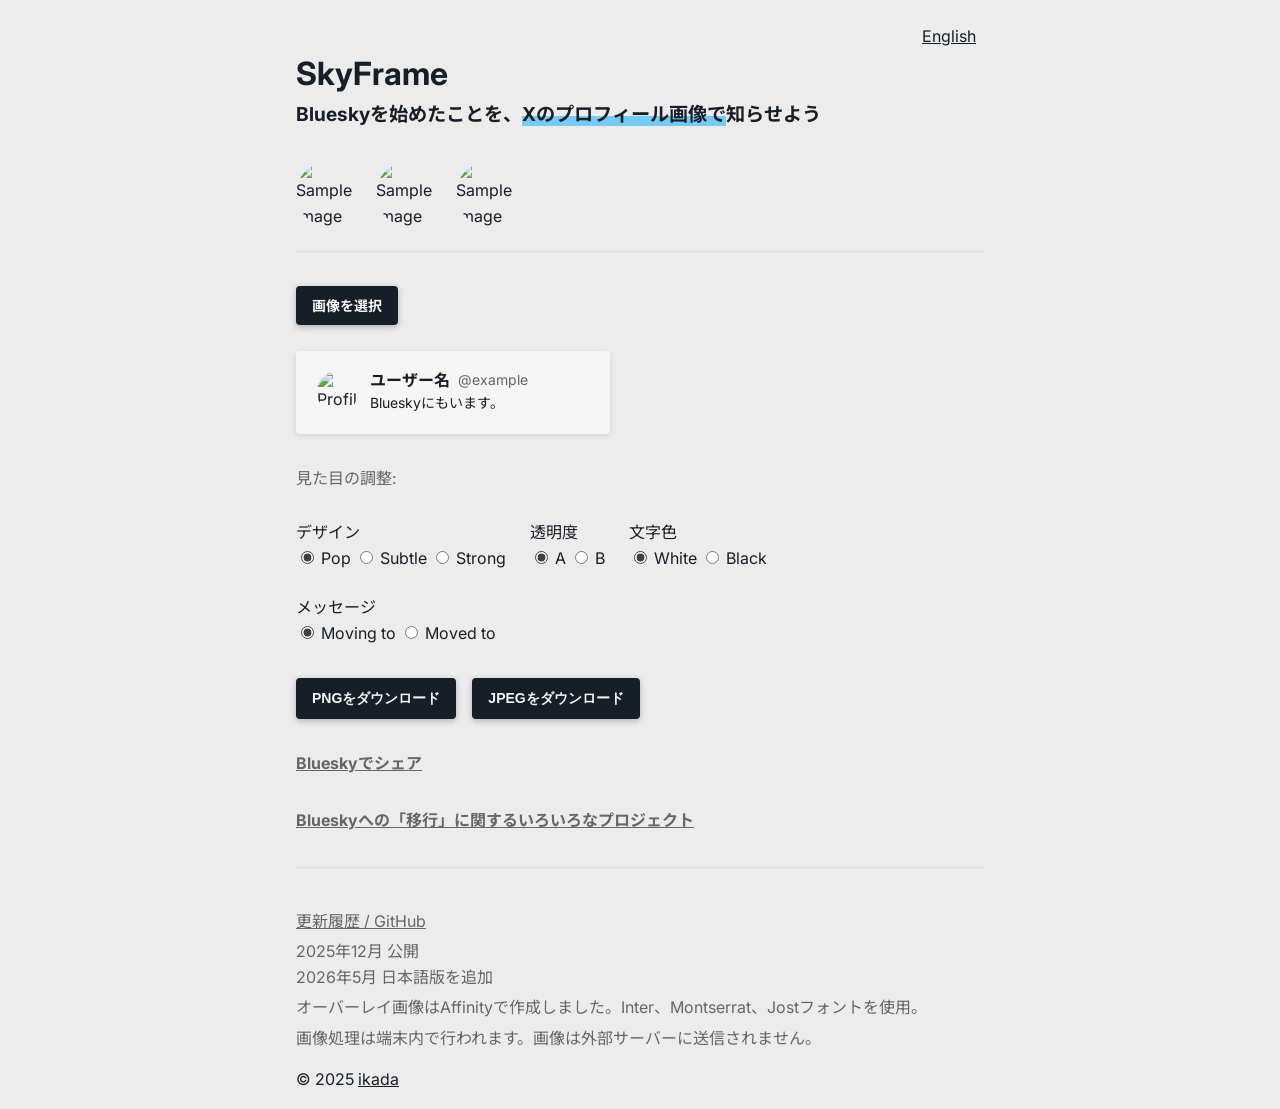
==== src/ja/index.html @ 184d3937 "add a japanese page" ====
<!DOCTYPE html>
<html lang="ja">

<head>
  <meta charset="UTF-8" />
  <meta name="viewport" content="width=device-width, initial-scale=1.0" />
  <title>SkyFrame</title>
  <link rel="stylesheet" href="../style.css">
  <link rel="icon" href="../favicon.svg" type="image/svg+xml">
  <link rel="icon" href="../favicon.ico" sizes="32x32">
  <link rel="apple-touch-icon" href="../apple-touch-icon.png">
  <link rel="preconnect" href="https://fonts.googleapis.com">
  <link rel="preconnect" href="https://fonts.gstatic.com" crossorigin>
  <link rel="stylesheet" href="https://fonts.googleapis.com/css2?family=Inter:wght@400;700&display=swap">
  <link rel="stylesheet" href="https://fonts.googleapis.com/css2?family=Noto+Sans+JP:wght@400;700&display=swap">
  <link rel="alternate" hreflang="en" href="https://skyframe.ikada.net/">
  <link rel="alternate" hreflang="ja" href="https://skyframe.ikada.net/ja/">
  <link rel="alternate" hreflang="x-default" href="https://skyframe.ikada.net/">
  <meta property="og:title" content="SkyFrame" />
  <meta property="og:description" content="Blueskyを始めたことを伝える、X（旧Twitter）用のアイコン画像を作成できます。" />
  <meta property="og:image" content="https://media.ikada.net/skyframe/featured.webp" />
  <meta property="og:url" content="https://skyframe.ikada.net/ja" />
  <meta property="og:type" content="website" />
  <meta property="og:locale" content="ja_JP" />
  <meta name="twitter:card" content="summary_large_image" />
  <meta name="twitter:image" content="https://media.ikada.net/skyframe/featured.webp" />
  <meta name="twitter:title" content="SkyFrame" />
  <meta name="description" content="Blueskyを始めたことを伝える、X（旧Twitter）用のアイコン画像を作成できます。" />
  <meta name="fediverse:creator" content="@ikada@mastodon.social">
  <script src="../lang.js"></script>
</head>

<body>
  <div class="container">
    <header>
      <div class="lang-switch">
        <a href="/" onclick="localStorage.setItem('lang-selected', 'en')">English</a>
      </div>
      <div class="title">
        <h1>SkyFrame</h1>
        <h2>Blueskyを始めたことを、<span class="marker">Xのプロフィール画像で</span>知らせよう</h2>
      </div>
      <div>
        <ul class="samples-list">
          <li><img src="https://media.ikada.net/skyframe/sample-pop-after.webp" alt=" Sample image"></li>
          <li><img src="https://media.ikada.net/skyframe/sample-subtle-after.webp" alt=" Sample image"></li>
          <li><img src="https://media.ikada.net/skyframe/sample-strong-after.webp" alt=" Sample image"></li>
        </ul>
      </div>
    </header>
    <main>
      <hr>
      <div class="upload-container">
        <label for="baseImageInput" tabindex="0">画像を選択</label>
        <input type="file" id="baseImageInput" accept="image/*" hidden>
      </div>
      <section class="previews-group" aria-labelledby="preview-title">
        <div id="timeline-preview">
          <img id="timeline-icon" src="https://media.ikada.net/skyframe/placeholder.svg" alt="Profile image preview">
          <div class="timeline-text">
            <div class="timeline-header">
              <span class="timeline-name">ユーザー名</span>
              <span class="timeline-handle">@example</span>
            </div>
            <div class="timeline-post">Blueskyにもいます。</div>
          </div>
        </div>
      </section>
      <p class="note">見た目の調整:</p>
      <section class="options-group">
        <div class="option">
          <p>デザイン</p>
          <label><input type="radio" name="theme" value="pop" checked> Pop</label>
          <label><input type="radio" name="theme" value="subtle"> Subtle</label>
          <label><input type="radio" name="theme" value="strong"> Strong</label>
        </div>
        <div class="option">
          <p>透明度</p>
          <label><input type="radio" name="transparency" value="a" checked> A</label>
          <label><input type="radio" name="transparency" value="b"> B</label>
        </div>
        <div class="option">
          <p>文字色</p>
          <label><input type="radio" name="fontcolor" value="white" checked> White</label>
          <label><input type="radio" name="fontcolor" value="black"> Black</label>
        </div>
        <div class="option">
          <p>メッセージ</p>
          <label><input type="radio" name="text" value="movingto" checked> Moving to</label>
          <label><input type="radio" name="text" value="movedto"> Moved to</label>
        </div>
      </section>
      <div id="preview-container">
        <img id="preview" alt="Profile image preview">
        <canvas id="canvas"></canvas>
      </div>
      <div class="download-button">
        <button id="downloadPngBtn">PNGをダウンロード</button>
        <button id="downloadJpegBtn">JPEGをダウンロード</button>
      </div>
      <section>
        <div class="link">
          <a href="https://bsky.app/intent/compose?text=Bluesky%E3%82%92%E5%A7%8B%E3%82%81%E3%81%9F%E3%81%93%E3%81%A8%E3%82%92%E3%80%81X%E3%81%AE%E3%83%97%E3%83%AD%E3%83%95%E3%82%A3%E3%83%BC%E3%83%AB%E7%94%BB%E5%83%8F%E3%81%A7%E7%9F%A5%E3%82%89%E3%81%9B%E3%82%88%E3%81%86%0D%0Ahttps%3A%2F%2Fskyframe.ikada.net/ja"
            target="_blank">Blueskyでシェア</a>
        </div>
        <div class="link">
          <a href="https://ikada.net/2025/bluesky-migration/" target="_blank">Blueskyへの「移行」に関するいろいろなプロジェクト</a>
        </div>
      </section>
    </main>
    <footer>
      <hr>
      <div class="footer-meta">
        <a href="https://github.com/ikada47/skyframe" target="_blank">更新履歴 / GitHub</a>
        <ul>
          <li>2025年12月 公開</li>
          <li>2026年5月 日本語版を追加</li>
        </ul>
        <p>オーバーレイ画像はAffinityで作成しました。Inter、Montserrat、Jostフォントを使用。</p>
        <p>画像処理は端末内で行われます。画像は外部サーバーに送信されません。</p>
      </div>
      <div>
        <p class="credit">© 2025 <a href="https://bsky.app/profile/did:plc:27vo27jqgcp7oznavyzyiw3h" target="_blank">ikada</a></p>
      </div>
    </footer>
  </div>
  <script src="../main.js"></script>
</body>

</html>
---- src/style.css ----
:root {
  --background: rgb(236, 236, 236);
  --entry: rgb(245, 245, 245);
  --border: rgb(227, 227, 227);
  --text: rgb(22, 30, 39);
  --text-muted: rgb(102, 102, 102);
  --img-filter: invert(7%) sepia(34%) saturate(693%) hue-rotate(171deg) brightness(101%) contrast(91%);
  --transition: opacity 0.2s ease;
  --section-margin: 1.8rem 0 2rem;
}

@media (prefers-color-scheme: dark) {
  :root {
    --background: rgb(16, 23, 32);
    --entry: rgb(28, 40, 56);
    --border: rgb(30, 44, 61);
    --text: rgb(218, 218, 219);
    --text-muted: rgb(155, 156, 157);
    --img-filter: invert(92%) sepia(0%) saturate(13%) hue-rotate(63deg) brightness(97%) contrast(92%);
  }
}

body {
  background: var(--background);
  color: var(--text);
  font-family: 'Inter', 'Noto Sans JP', sans-serif;
  font-size: 16px;
  line-height: 1.6;
  display: flex;
  justify-content: center;
  align-items: flex-start;
  margin: 0;
}

.container {
  position: relative;
  padding: 1rem 1rem 0 1rem;
  max-width: 43rem;
}

.samples,
.previews-group,
.upload-container,
.previews-group,
.options-group,
#preview-container,
.download-button,
.link {
  margin: var(--section-margin);
}

.lang-switch {
  position: absolute;
  top: 1.5rem;
  right: 1.5rem;
}

h1 {
  font-size: 2rem;
  font-weight: 700;
  margin: 2rem 0 0;
}

h2 {
  font-size: 1.2rem;
  font-weight: 700;
  margin: 0 0 2rem;
}

.marker {
  background: linear-gradient(
    transparent 60%,
    rgba(0, 170, 255, 0.5) 60%
  );
}

.samples-list {
  display: flex;
  gap: 1rem;
  padding: 0;
  list-style: none;
}

.samples-list img {
  width: 4rem;
  height: 4rem;
  border-radius: 50%;
  object-fit: cover;
  display: block;
}

hr {
  border: none;
  height: 3px;
  background: var(--border);
  margin: 1.5rem 0 2.5rem;
}

.upload-container>label,
button {
  background-color: var(--text);
  color: var(--entry);
  border: none;
  padding: .7rem 1rem;
  box-shadow: 0 2px 6px rgba(0, 0, 0, .25);
  border-radius: 4px;
  cursor: pointer;
  font-size: 14px;
  font-weight: 700;
  transition: var(--transition);
}

.upload-container>label:focus,
button:focus {
  outline: 3px solid rgba(0, 170, 255, 0.5);
  outline-offset: 2px;
}

.note,
.footer-meta,
.footer-meta a {
  color: var(--text-muted);
}

#timeline-preview {
  display: flex;
  align-items: flex-start;
  gap: .7rem;
  padding: 1.3rem 1.3rem;
  box-shadow: 0 2px 6px rgba(0, 0, 0, .1);
  border-radius: 4px;
  background-color: var(--entry);
  max-width: 17rem;
}

#timeline-preview img {
  width: 2.6rem;
  height: 2.6rem;
  border-radius: 50%;
  object-fit: cover;
}

.timeline-text {
  display: flex;
  flex-direction: column;
  gap: .3rem;
  text-align: left;
  line-height: 1.2;
}

.timeline-header {
  display: flex;
  align-items: center;
  gap: 8px;
}

.timeline-name {
  color: var(--text);
  font-weight: 700;
}

.timeline-handle {
  color: var(--text-muted);
  font-size: 14px;
}

.timeline-post {
  color: var(--text);
  font-size: 14px;
}

.options-group {
  display: flex;
  flex-wrap: wrap;
  gap: 1.5rem;
}

.option p {
  margin: 0 0;
}

.option>label {
  accent-color: rgb(63, 63, 63);
}

#preview {
  max-width: 19rem;
  height: auto;
  box-shadow: 0 2px 6px rgba(0, 0, 0, .1);
  border-radius: 50%;
}

#preview:not([src]),
#preview[src=""] {
  display: none;
}

canvas {
  display: none;
}

.download-button {
  display: flex;
  gap: 16px;
}

.footer-meta p,
.footer-meta ul {
  margin-block: 0.3rem;
}

.footer-meta ul {
  padding-left: 0;
  list-style: none;
}

.lang-switch a,
.credit a {
  color: var(--text);
}

.link a {
  color: var(--text-muted);
  font-weight: 700;
}

@media (max-width: 600px) {

  :root {
    --section-margin: 1.5rem 1.7rem;
  }

  .container {
    text-align: center;
  }

  h1 {
  font-size: 1.7rem;
  margin: 1.5rem 0 0;
  }

  h2 {
  font-size: 1.1rem;
  margin: 0 0 1.5rem;
  }

  #timeline-preview,
  #preview {
    margin: 0 auto;
  }

  .samples-list,
  .options-group,
  .download-button {
    justify-content: center;
  }

  canvas,
  #preview {
    max-width: 240px;
  }
}
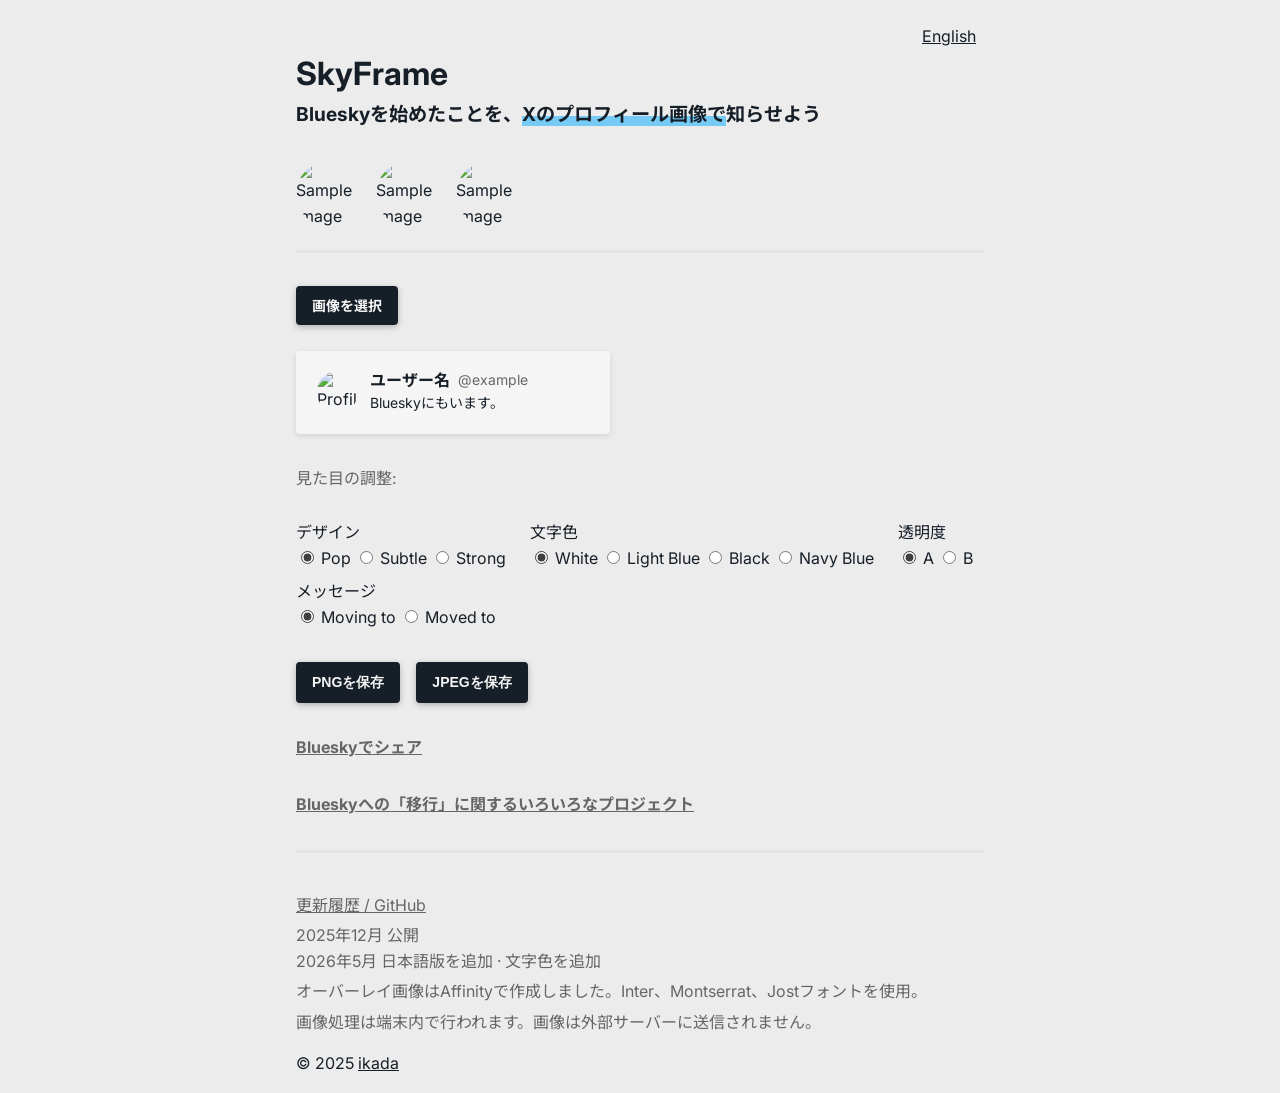
==== commit ed856ac3: "added overlay images (light blue and navy blue)" ====
--- a/src/ja/index.html
+++ b/src/ja/index.html
@@ -75,14 +75,16 @@
           <label><input type="radio" name="theme" value="strong"> Strong</label>
         </div>
         <div class="option">
+          <p>文字色</p>
+          <label><input type="radio" name="fontcolor" value="white" checked> White</label>
+          <label><input type="radio" name="fontcolor" value="lightblue"> Light Blue</label>
+          <label><input type="radio" name="fontcolor" value="black"> Black</label>
+          <label><input type="radio" name="fontcolor" value="navyblue"> Navy Blue</Nav></label>
+        </div>
+        <div class="option">
           <p>透明度</p>
           <label><input type="radio" name="transparency" value="a" checked> A</label>
           <label><input type="radio" name="transparency" value="b"> B</label>
-        </div>
-        <div class="option">
-          <p>文字色</p>
-          <label><input type="radio" name="fontcolor" value="white" checked> White</label>
-          <label><input type="radio" name="fontcolor" value="black"> Black</label>
         </div>
         <div class="option">
           <p>メッセージ</p>
@@ -95,8 +97,8 @@
         <canvas id="canvas"></canvas>
       </div>
       <div class="download-button">
-        <button id="downloadPngBtn">PNGをダウンロード</button>
-        <button id="downloadJpegBtn">JPEGをダウンロード</button>
+        <button id="downloadPngBtn">PNGを保存</button>
+        <button id="downloadJpegBtn">JPEGを保存</button>
       </div>
       <section>
         <div class="link">
@@ -114,7 +116,7 @@
         <a href="https://github.com/ikada47/skyframe" target="_blank">更新履歴 / GitHub</a>
         <ul>
           <li>2025年12月 公開</li>
-          <li>2026年5月 日本語版を追加</li>
+          <li>2026年5月 日本語版を追加 · 文字色を追加</li>
         </ul>
         <p>オーバーレイ画像はAffinityで作成しました。Inter、Montserrat、Jostフォントを使用。</p>
         <p>画像処理は端末内で行われます。画像は外部サーバーに送信されません。</p>
@@ -124,7 +126,7 @@
       </div>
     </footer>
   </div>
-  <script src="../main.js"></script>
+  <script src="../main.js" defer></script>
 </body>
 
 </html>
--- a/src/style.css
+++ b/src/style.css
@@ -172,11 +172,11 @@
 .options-group {
   display: flex;
   flex-wrap: wrap;
-  gap: 1.5rem;
+  gap: .5rem 1.5rem;
 }
 
 .option p {
-  margin: 0 0;
+  margin: 0;
 }
 
 .option>label {
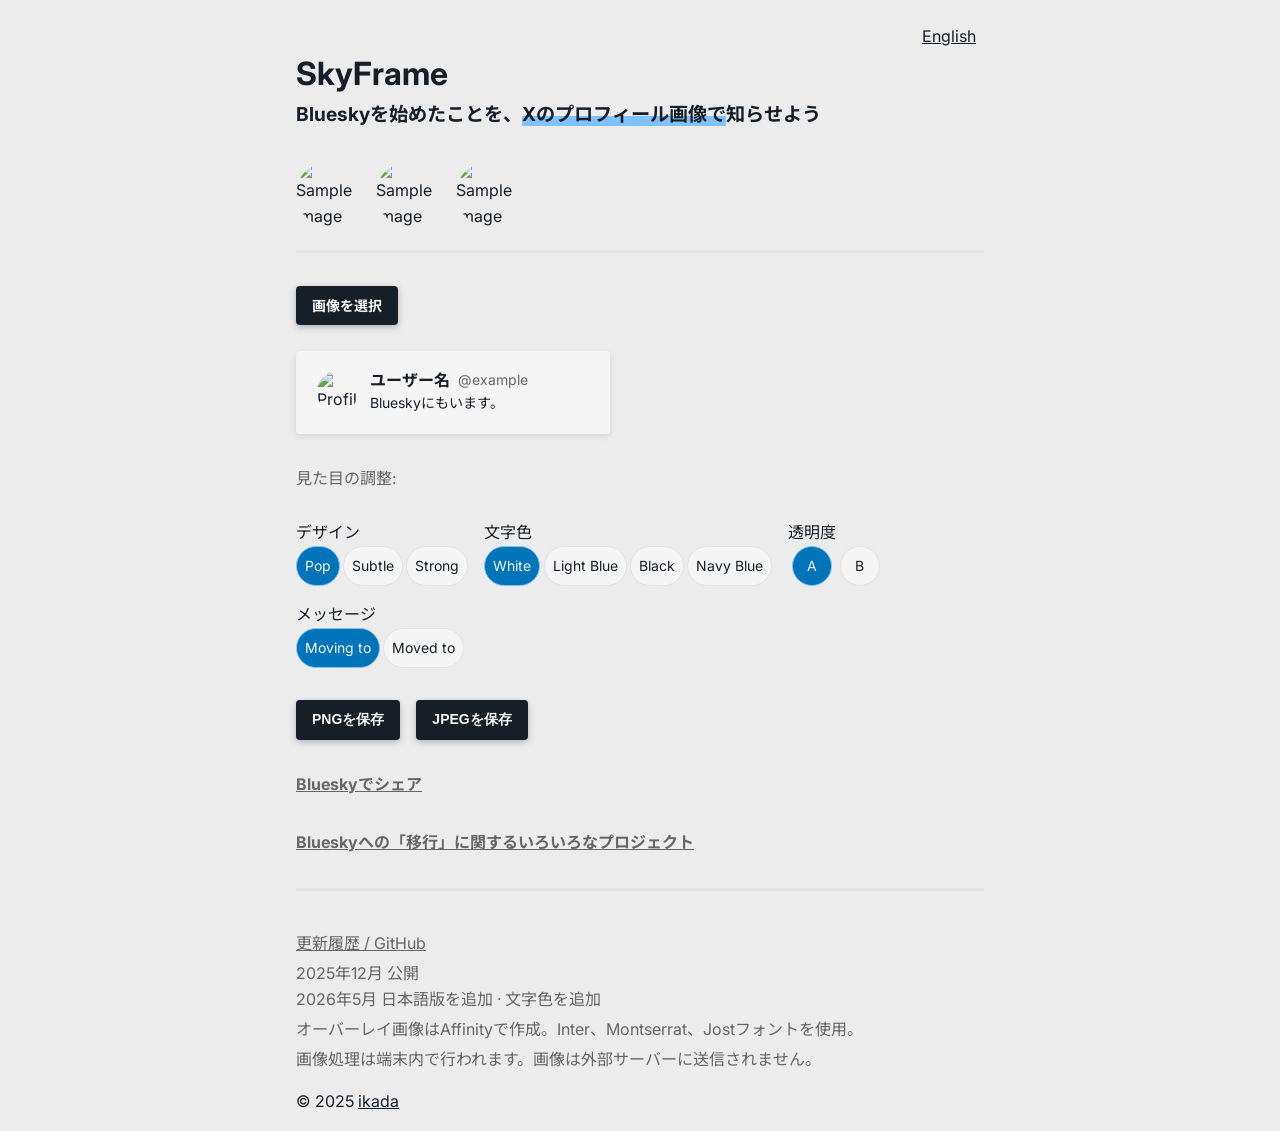
==== commit 4c25e177: "made minor adjustments to existing overlay images" ====
--- a/src/ja/index.html
+++ b/src/ja/index.html
@@ -70,26 +70,56 @@
       <section class="options-group">
         <div class="option">
           <p>デザイン</p>
-          <label><input type="radio" name="theme" value="pop" checked> Pop</label>
-          <label><input type="radio" name="theme" value="subtle"> Subtle</label>
-          <label><input type="radio" name="theme" value="strong"> Strong</label>
+          <div class="option-buttons">
+            <label>
+              <input type="radio" name="theme" value="pop" checked><span>Pop</span>
+            </label>
+            <label>
+              <input type="radio" name="theme" value="subtle"><span>Subtle</span>
+            </label>
+            <label>
+              <input type="radio" name="theme" value="strong"><span>Strong</span>
+            </label>
+          </div>
         </div>
         <div class="option">
           <p>文字色</p>
-          <label><input type="radio" name="fontcolor" value="white" checked> White</label>
-          <label><input type="radio" name="fontcolor" value="lightblue"> Light Blue</label>
-          <label><input type="radio" name="fontcolor" value="black"> Black</label>
-          <label><input type="radio" name="fontcolor" value="navyblue"> Navy Blue</Nav></label>
+          <div class="option-buttons">
+            <label>
+              <input type="radio" name="fontcolor" value="white" checked><span>White</span>
+            </label>
+            <label>
+              <input type="radio" name="fontcolor" value="lightblue"><span>Light Blue</span>
+            </label>
+            <label>
+              <input type="radio" name="fontcolor" value="black"><span>Black</span>
+            </label>
+            <label>
+              <input type="radio" name="fontcolor" value="navyblue"> <span>Navy Blue</span>
+            </label>
+          </div>
         </div>
         <div class="option">
           <p>透明度</p>
-          <label><input type="radio" name="transparency" value="a" checked> A</label>
-          <label><input type="radio" name="transparency" value="b"> B</label>
+          <div class="option-buttons">
+            <label>
+              <input type="radio" name="transparency" value="a" checked>&nbsp;<span>A</span>&nbsp;
+            </label>
+            <label>
+              <input type="radio" name="transparency" value="b"><span>B</span>
+            </label>
+          </div>
         </div>
         <div class="option">
           <p>メッセージ</p>
-          <label><input type="radio" name="text" value="movingto" checked> Moving to</label>
-          <label><input type="radio" name="text" value="movedto"> Moved to</label>
+          <div class="option-buttons">
+            <label>
+              <input type="radio" name="text" value="movingto" checked><span>Moving to</span>
+            </label>
+            <label>
+              <input type="radio" name="text" value="movedto"><span>Moved to</span>
+            </label>
+          </div>
         </div>
       </section>
       <div id="preview-container">
@@ -118,7 +148,7 @@
           <li>2025年12月 公開</li>
           <li>2026年5月 日本語版を追加 · 文字色を追加</li>
         </ul>
-        <p>オーバーレイ画像はAffinityで作成しました。Inter、Montserrat、Jostフォントを使用。</p>
+        <p>オーバーレイ画像はAffinityで作成。Inter、Montserrat、Jostフォントを使用。</p>
         <p>画像処理は端末内で行われます。画像は外部サーバーに送信されません。</p>
       </div>
       <div>
--- a/src/style.css
+++ b/src/style.css
@@ -2,10 +2,11 @@
   --background: rgb(236, 236, 236);
   --entry: rgb(245, 245, 245);
   --border: rgb(227, 227, 227);
+  --accent: rgb(128, 194, 255);
+  --radio: rgb(0, 116, 184);
   --text: rgb(22, 30, 39);
   --text-muted: rgb(102, 102, 102);
-  --img-filter: invert(7%) sepia(34%) saturate(693%) hue-rotate(171deg) brightness(101%) contrast(91%);
-  --transition: opacity 0.2s ease;
+  --transition: background .2s ease, color .2s ease, border-color .2s ease, opacity 0.2s ease;
   --section-margin: 1.8rem 0 2rem;
 }
 
@@ -14,9 +15,10 @@
     --background: rgb(16, 23, 32);
     --entry: rgb(28, 40, 56);
     --border: rgb(30, 44, 61);
+    --accent: rgb(0, 82, 158);
+    --radio: rgb(77, 189, 255);
     --text: rgb(218, 218, 219);
     --text-muted: rgb(155, 156, 157);
-    --img-filter: invert(92%) sepia(0%) saturate(13%) hue-rotate(63deg) brightness(97%) contrast(92%);
   }
 }
 
@@ -70,7 +72,7 @@
 .marker {
   background: linear-gradient(
     transparent 60%,
-    rgba(0, 170, 255, 0.5) 60%
+    var(--accent) 60%
   );
 }
 
@@ -112,7 +114,7 @@
 
 .upload-container>label:focus,
 button:focus {
-  outline: 3px solid rgba(0, 170, 255, 0.5);
+  outline: 3px solid var(--accent);
   outline-offset: 2px;
 }
 
@@ -172,15 +174,52 @@
 .options-group {
   display: flex;
   flex-wrap: wrap;
-  gap: .5rem 1.5rem;
+  gap: 1rem;
 }
 
 .option p {
   margin: 0;
 }
 
-.option>label {
-  accent-color: rgb(63, 63, 63);
+.option-buttons {
+  display: flex;
+  flex-wrap: wrap;
+  gap: .2rem;
+}
+
+.option-buttons input {
+  position: absolute;
+  opacity: 0;
+  pointer-events: none;
+}
+
+.option-buttons span {
+  display: inline-block;
+  padding: .5rem .5rem;
+  min-width: 1.4rem;
+  border-radius: 999px;
+  background: var(--entry);
+  color: var(--primary-font);
+  border: 1px solid var(--border);
+  font-size: 14px;
+  text-align: center;
+  cursor: pointer;
+  transition: var(--transition);
+}
+
+.option-buttons label:hover span {
+  opacity: .8;
+}
+
+.option-buttons input:checked + span {
+  background: var(--radio);
+  color: var(--entry);
+  border-color: var(--accent);
+}
+
+.option-buttons input:focus-visible + span {
+  outline: 3px solid var(--accent);
+  outline-offset: 2px;
 }
 
 #preview {
@@ -251,6 +290,7 @@
 
   .samples-list,
   .options-group,
+  .option-buttons,
   .download-button {
     justify-content: center;
   }
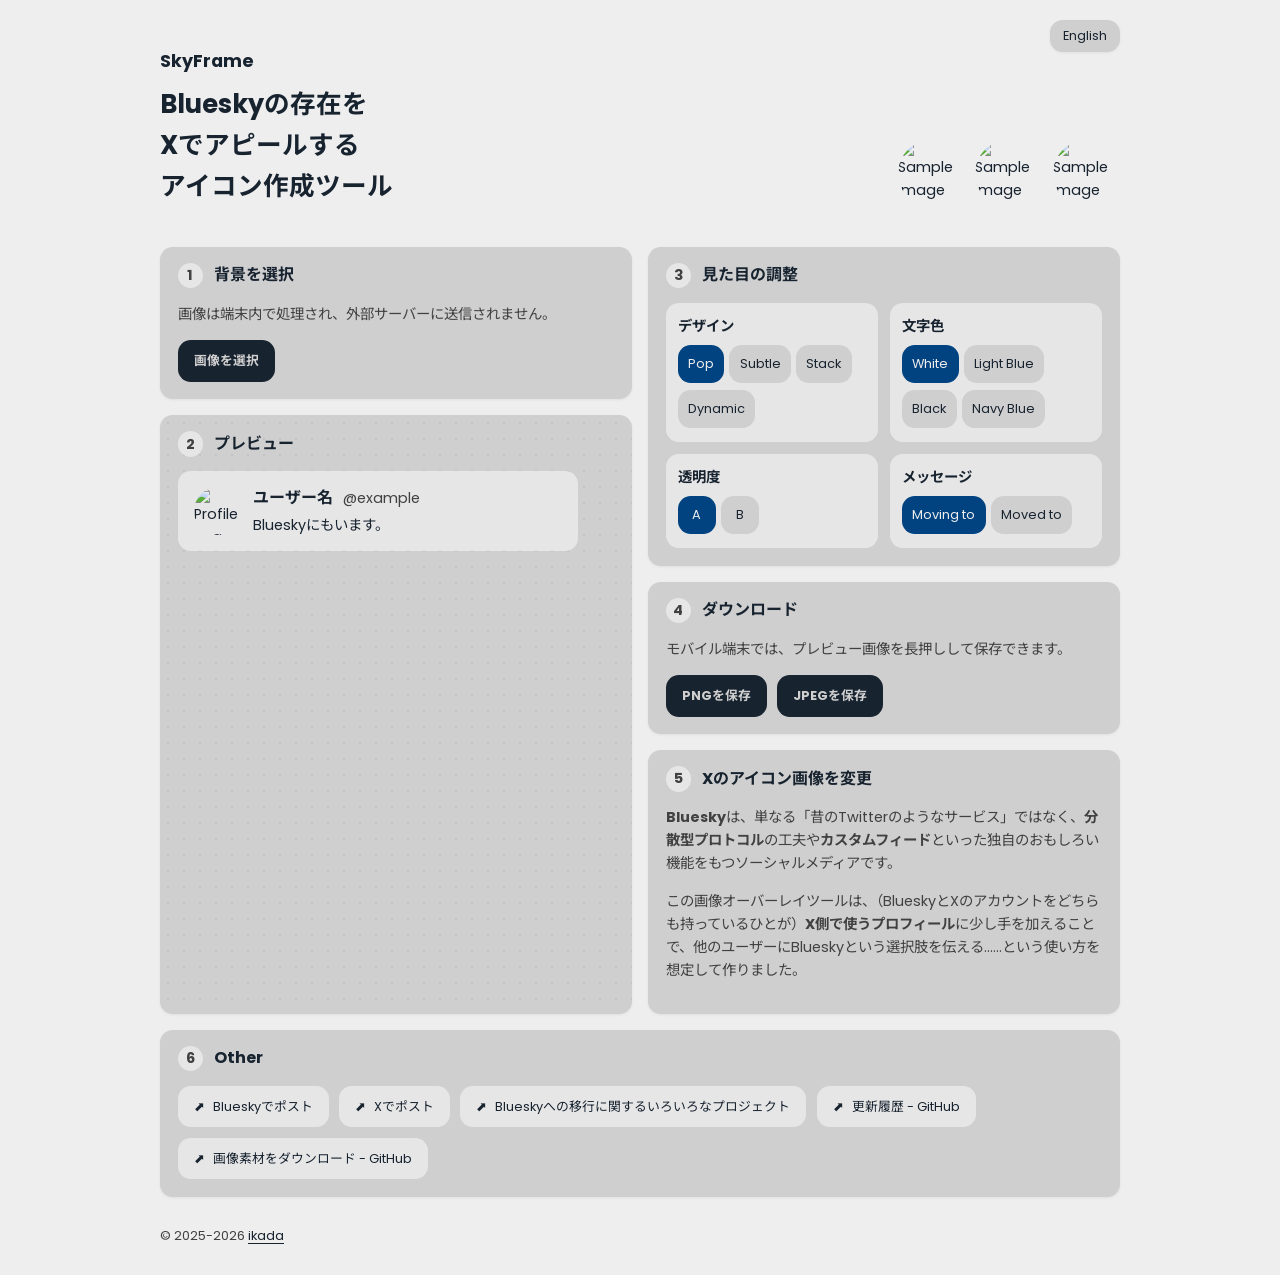
==== commit c81509b8: "Modified the site's appearance" ====
--- a/src/ja/index.html
+++ b/src/ja/index.html
@@ -11,21 +11,21 @@
   <link rel="apple-touch-icon" href="../apple-touch-icon.png">
   <link rel="preconnect" href="https://fonts.googleapis.com">
   <link rel="preconnect" href="https://fonts.gstatic.com" crossorigin>
-  <link rel="stylesheet" href="https://fonts.googleapis.com/css2?family=Inter:wght@400;700&display=swap">
+  <link rel="stylesheet" href="https://fonts.googleapis.com/css2?family=Poppins:wght@400;700&display=swap">
   <link rel="stylesheet" href="https://fonts.googleapis.com/css2?family=Noto+Sans+JP:wght@400;700&display=swap">
   <link rel="alternate" hreflang="en" href="https://skyframe.ikada.net/">
   <link rel="alternate" hreflang="ja" href="https://skyframe.ikada.net/ja/">
   <link rel="alternate" hreflang="x-default" href="https://skyframe.ikada.net/">
   <meta property="og:title" content="SkyFrame" />
-  <meta property="og:description" content="Blueskyを始めたことを伝える、X（旧Twitter）用のアイコン画像を作成できます。" />
-  <meta property="og:image" content="https://media.ikada.net/skyframe/featured.webp" />
+  <meta property="og:description" content="Blueskyを始めたことを、Xのプロフィール画像で知らせよう。" />
+  <meta property="og:image" content="https://media.ikada.net/skyframe/featured.png" />
   <meta property="og:url" content="https://skyframe.ikada.net/ja" />
   <meta property="og:type" content="website" />
   <meta property="og:locale" content="ja_JP" />
   <meta name="twitter:card" content="summary_large_image" />
-  <meta name="twitter:image" content="https://media.ikada.net/skyframe/featured.webp" />
+  <meta name="twitter:image" content="https://media.ikada.net/skyframe/featured.png" />
   <meta name="twitter:title" content="SkyFrame" />
-  <meta name="description" content="Blueskyを始めたことを伝える、X（旧Twitter）用のアイコン画像を作成できます。" />
+  <meta name="description" content="Blueskyを始めたことを、Xのプロフィール画像で知らせよう。" />
   <meta name="fediverse:creator" content="@ikada@mastodon.social">
   <script src="../lang.js"></script>
 </head>
@@ -38,122 +38,158 @@
       </div>
       <div class="title">
         <h1>SkyFrame</h1>
-        <h2>Blueskyを始めたことを、<span class="marker">Xのプロフィール画像で</span>知らせよう</h2>
+        <h2>Blueskyの存在を<br>Xでアピールする<br>アイコン作成ツール</h2>
       </div>
-      <div>
+      <div class="samples">
         <ul class="samples-list">
-          <li><img src="https://media.ikada.net/skyframe/sample-pop-after.webp" alt=" Sample image"></li>
-          <li><img src="https://media.ikada.net/skyframe/sample-subtle-after.webp" alt=" Sample image"></li>
-          <li><img src="https://media.ikada.net/skyframe/sample-strong-after.webp" alt=" Sample image"></li>
+          <li><img src="https://media.ikada.net/skyframe/sample-pop-after.webp" alt="Sample image"></li>
+          <li><img src="https://media.ikada.net/skyframe/sample-subtle-after.webp" alt="Sample image"></li>
+          <li><img src="https://media.ikada.net/skyframe/sample-stack-after.webp" alt="Sample image"></li>
         </ul>
       </div>
     </header>
+
     <main>
-      <hr>
-      <div class="upload-container">
-        <label for="baseImageInput" tabindex="0">画像を選択</label>
-        <input type="file" id="baseImageInput" accept="image/*" hidden>
-      </div>
-      <section class="previews-group" aria-labelledby="preview-title">
-        <div id="timeline-preview">
-          <img id="timeline-icon" src="https://media.ikada.net/skyframe/placeholder.svg" alt="Profile image preview">
-          <div class="timeline-text">
-            <div class="timeline-header">
-              <span class="timeline-name">ユーザー名</span>
-              <span class="timeline-handle">@example</span>
-            </div>
-            <div class="timeline-post">Blueskyにもいます。</div>
+      <div class="column">
+        <section class="workflow-card upload-card" aria-labelledby="upload-title">
+        <div class="section-heading">
+          <span class="section-number" aria-hidden="true">1</span>
+          <h3 id="upload-title">背景を選択</h3>
+        </div>
+        <div class="section-content">
+          <p class="note">画像は端末内で処理され、外部サーバーに送信されません。</p>
+          <div class="upload-container">
+            <label for="baseImageInput" tabindex="0">画像を選択</label>
+            <input type="file" id="baseImageInput" accept="image/*" hidden>
           </div>
         </div>
       </section>
-      <p class="note">見た目の調整:</p>
-      <section class="options-group">
-        <div class="option">
-          <p>デザイン</p>
-          <div class="option-buttons">
-            <label>
-              <input type="radio" name="theme" value="pop" checked><span>Pop</span>
-            </label>
-            <label>
-              <input type="radio" name="theme" value="subtle"><span>Subtle</span>
-            </label>
-            <label>
-              <input type="radio" name="theme" value="strong"><span>Strong</span>
-            </label>
+
+      <section class="workflow-card preview-card" aria-labelledby="preview-title">
+        <div class="section-heading">
+          <span class="section-number" aria-hidden="true">2</span>
+          <h3 id="preview-title">プレビュー</h3>
+        </div>
+        <div class="section-content">
+          <div class="previews-group">
+            <div id="timeline-preview">
+              <img id="timeline-icon" src="https://media.ikada.net/skyframe/placeholder.svg" alt="Profile image preview">
+              <div class="timeline-text">
+                <div class="timeline-header">
+                  <span class="timeline-name">ユーザー名</span>
+                  <span class="timeline-handle">@example</span>
+                </div>
+                <div class="timeline-post">Blueskyにもいます。</div>
+              </div>
+            </div>
           </div>
-        </div>
-        <div class="option">
-          <p>文字色</p>
-          <div class="option-buttons">
-            <label>
-              <input type="radio" name="fontcolor" value="white" checked><span>White</span>
-            </label>
-            <label>
-              <input type="radio" name="fontcolor" value="lightblue"><span>Light Blue</span>
-            </label>
-            <label>
-              <input type="radio" name="fontcolor" value="black"><span>Black</span>
-            </label>
-            <label>
-              <input type="radio" name="fontcolor" value="navyblue"> <span>Navy Blue</span>
-            </label>
-          </div>
-        </div>
-        <div class="option">
-          <p>透明度</p>
-          <div class="option-buttons">
-            <label>
-              <input type="radio" name="transparency" value="a" checked>&nbsp;<span>A</span>&nbsp;
-            </label>
-            <label>
-              <input type="radio" name="transparency" value="b"><span>B</span>
-            </label>
-          </div>
-        </div>
-        <div class="option">
-          <p>メッセージ</p>
-          <div class="option-buttons">
-            <label>
-              <input type="radio" name="text" value="movingto" checked><span>Moving to</span>
-            </label>
-            <label>
-              <input type="radio" name="text" value="movedto"><span>Moved to</span>
-            </label>
+          <div id="preview-container">
+            <img id="preview" alt="Profile image preview">
+            <canvas id="canvas"></canvas>
           </div>
         </div>
       </section>
-      <div id="preview-container">
-        <img id="preview" alt="Profile image preview">
-        <canvas id="canvas"></canvas>
+
       </div>
-      <div class="download-button">
-        <button id="downloadPngBtn">PNGを保存</button>
-        <button id="downloadJpegBtn">JPEGを保存</button>
+      <div class="column">
+      <section class="workflow-card customize-card" aria-labelledby="customize-title">
+        <div class="section-heading">
+          <span class="section-number" aria-hidden="true">3</span>
+          <h3 id="customize-title">見た目の調整</h3>
+        </div>
+        <div class="section-content">
+          <div class="options-group">
+            <div class="option">
+              <p>デザイン</p>
+              <div class="option-buttons">
+                <label><input type="radio" name="theme" value="pop" checked><span>Pop</span></label>
+                <label><input type="radio" name="theme" value="subtle"><span>Subtle</span></label>
+                <label><input type="radio" name="theme" value="stack"><span>Stack</span></label>
+                <label><input type="radio" name="theme" value="dynamic"><span>Dynamic</span></label>
+              </div>
+            </div>
+            <div class="option">
+              <p>文字色</p>
+              <div class="option-buttons">
+                <label><input type="radio" name="fontcolor" value="white" checked><span>White</span></label>
+                <label><input type="radio" name="fontcolor" value="lightblue"><span>Light Blue</span></label>
+                <label><input type="radio" name="fontcolor" value="black"><span>Black</span></label>
+                <label><input type="radio" name="fontcolor" value="navyblue"><span>Navy Blue</span></label>
+              </div>
+            </div>
+            <div class="option">
+              <p>透明度</p>
+              <div class="option-buttons">
+                <label><input type="radio" name="transparency" value="a" checked><span>A</span></label>
+                <label><input type="radio" name="transparency" value="b"><span>B</span></label>
+              </div>
+            </div>
+            <div class="option">
+              <p>メッセージ</p>
+              <div class="option-buttons">
+                <label><input type="radio" name="text" value="movingto" checked><span>Moving to</span></label>
+                <label><input type="radio" name="text" value="movedto"><span>Moved to</span></label>
+              </div>
+            </div>
+          </div>
+        </div>
+      </section>
+
+      <section class="workflow-card download-card" aria-labelledby="download-title">
+        <div class="section-heading">
+          <span class="section-number" aria-hidden="true">4</span>
+          <h3 id="download-title">ダウンロード</h3>
+        </div>
+        <div class="section-content">
+          <p class="note">モバイル端末では、プレビュー画像を長押しして保存できます。</p>
+          <div class="download-button">
+            <button id="downloadPngBtn">PNGを保存</button>
+            <button id="downloadJpegBtn">JPEGを保存</button>
+          </div>
+        </div>
+      </section>
+
+      <section class="workflow-card explanation-card" aria-labelledby="explanation-title">
+        <div class="section-heading">
+          <span class="section-number" aria-hidden="true">5</span>
+          <h3 id="explanation-title">Xのアイコン画像を変更</h3>
+        </div>
+        <div class="section-content">
+          <p class="note"><a href="https://bsky.app/" target="_blank" rel="noopener noreferrer">Bluesky</a>は、単なる「昔のTwitterのようなサービス」ではなく、<a href="https://atproto.com/ja" target="_blank" rel="noopener noreferrer">分散型プロトコル</a>の工夫や<a href="https://bsky.social/about/blog/7-27-2023-custom-feeds" target="_blank" rel="noopener noreferrer">カスタムフィード</a>といった独自のおもしろい機能をもつソーシャルメディアです。</p>
+          <p class="note">この画像オーバーレイツールは、（BlueskyとXのアカウントをどちらも持っているひとが）<a href="https://x.com/settings/profile" target="_blank" rel="noopener noreferrer">X側で使うプロフィール</a>に少し手を加えることで、他のユーザーにBlueskyという選択肢を伝える……という使い方を想定して作りました。</p>
+        </div>
+      </section>
       </div>
-      <section>
-        <div class="link">
-          <a href="https://bsky.app/intent/compose?text=Bluesky%E3%82%92%E5%A7%8B%E3%82%81%E3%81%9F%E3%81%93%E3%81%A8%E3%82%92%E3%80%81X%E3%81%AE%E3%83%97%E3%83%AD%E3%83%95%E3%82%A3%E3%83%BC%E3%83%AB%E7%94%BB%E5%83%8F%E3%81%A7%E7%9F%A5%E3%82%89%E3%81%9B%E3%82%88%E3%81%86%0D%0Ahttps%3A%2F%2Fskyframe.ikada.net/ja"
-            target="_blank">Blueskyでシェア</a>
+
+      <section class="workflow-card other-card" aria-labelledby="other-title">
+        <div class="section-heading">
+          <span class="section-number" aria-hidden="true">6</span>
+          <h3 id="other-title">Other</h3>
         </div>
-        <div class="link">
-          <a href="https://ikada.net/2025/bluesky-migration/" target="_blank">Blueskyへの「移行」に関するいろいろなプロジェクト</a>
+        <div class="section-content other-links">
+          <div class="link">
+            <a class="secondary-button" href="https://bsky.app/intent/compose?text=Bluesky%E3%81%AE%E5%AD%98%E5%9C%A8%E3%82%92X%E3%81%A7%E3%82%A2%E3%83%94%E3%83%BC%E3%83%AB%E3%81%99%E3%82%8B%E3%82%A2%E3%82%A4%E3%82%B3%E3%83%B3%E4%BD%9C%E6%88%90%E3%83%84%E3%83%BC%E3%83%AB%0Ahttps%3A%2F%2Fskyframe.ikada.net/ja"
+            target="_blank">Blueskyでポスト</a>
+          </div>
+          <div class="link">
+            <a class="secondary-button" href="https://x.com/intent/tweet?text=Bluesky%E3%81%AE%E5%AD%98%E5%9C%A8%E3%82%92X%E3%81%A7%E3%82%A2%E3%83%94%E3%83%BC%E3%83%AB%E3%81%99%E3%82%8B%E3%82%A2%E3%82%A4%E3%82%B3%E3%83%B3%E4%BD%9C%E6%88%90%E3%83%84%E3%83%BC%E3%83%AB%0Ahttps%3A%2F%2Fskyframe.ikada.net/ja"
+            target="_blank">Xでポスト</a>
+          </div>
+          <div class="link">
+            <a class="secondary-button" href="https://ikada.net/2025/bluesky-migration/" target="_blank" rel="noopener noreferrer">Blueskyへの移行に関するいろいろなプロジェクト</a>
+          </div>
+          <div class="link">
+            <a class="secondary-button" href="https://github.com/ikada47/skyframe" target="_blank" rel="noopener noreferrer">更新履歴 - GitHub</a>
+          </div>
+          <div class="link">
+            <a class="secondary-button" href="https://github.com/ikada47/skyframe/tree/main/media" target="_blank" rel="noopener noreferrer">画像素材をダウンロード - GitHub</a>
+          </div>
         </div>
       </section>
     </main>
+
     <footer>
-      <hr>
-      <div class="footer-meta">
-        <a href="https://github.com/ikada47/skyframe" target="_blank">更新履歴 / GitHub</a>
-        <ul>
-          <li>2025年12月 公開</li>
-          <li>2026年5月 日本語版を追加 · 文字色を追加</li>
-        </ul>
-        <p>オーバーレイ画像はAffinityで作成。Inter、Montserrat、Jostフォントを使用。</p>
-        <p>画像処理は端末内で行われます。画像は外部サーバーに送信されません。</p>
-      </div>
-      <div>
-        <p class="credit">© 2025 <a href="https://bsky.app/profile/did:plc:27vo27jqgcp7oznavyzyiw3h" target="_blank">ikada</a></p>
-      </div>
+      <p class="license">© 2025-2026 <a href="https://bsky.app/profile/did:plc:27vo27jqgcp7oznavyzyiw3h" target="_blank" rel="noopener noreferrer">ikada</a></p>
     </footer>
   </div>
   <script src="../main.js" defer></script>
--- a/src/style.css
+++ b/src/style.css
@@ -1,302 +1,443 @@
 :root {
-  --background: rgb(236, 236, 236);
-  --entry: rgb(245, 245, 245);
-  --border: rgb(227, 227, 227);
-  --accent: rgb(128, 194, 255);
-  --radio: rgb(0, 116, 184);
-  --text: rgb(22, 30, 39);
-  --text-muted: rgb(102, 102, 102);
-  --transition: background .2s ease, color .2s ease, border-color .2s ease, opacity 0.2s ease;
-  --section-margin: 1.8rem 0 2rem;
+  --page-bg: #eee;
+  --surface-bg: #e6e6e6;
+  --card-bg: #cfcfcf;
+  --shadow: rgba(0, 0, 0, .06);
+  --accent: #80C2FF;
+  --radio: #004380;
+  --text: #182330;
+  --text-muted: #414141;
+  --radius: .8rem;
+  --content-width: 60rem;
+  --transition:
+    background-color .2s ease,
+    color .2s ease,
+    opacity .2s ease;
 }
 
 @media (prefers-color-scheme: dark) {
   :root {
-    --background: rgb(16, 23, 32);
-    --entry: rgb(28, 40, 56);
-    --border: rgb(30, 44, 61);
-    --accent: rgb(0, 82, 158);
-    --radio: rgb(77, 189, 255);
-    --text: rgb(218, 218, 219);
-    --text-muted: rgb(155, 156, 157);
-  }
+    --page-bg: #262626;
+    --surface-bg: #2b2b2b;
+    --card-bg: #383838;
+    --shadow: rgba(255, 255, 255, .06);
+    --accent: #004380;
+    --radio: #80C2FF;
+    --text: #dadadb;
+    --text-muted: #c8c8c8;
+  }
+}
+
+* {
+  box-sizing: border-box;
+}
+
+html {
+  font-size: 16px;
 }
 
 body {
-  background: var(--background);
+  margin: 0;
+  background: var(--page-bg);
   color: var(--text);
-  font-family: 'Inter', 'Noto Sans JP', sans-serif;
-  font-size: 16px;
+  font-family: 'Poppins', 'Noto Sans JP', sans-serif;
+  font-size: .9rem;
   line-height: 1.6;
-  display: flex;
-  justify-content: center;
-  align-items: flex-start;
-  margin: 0;
+}
+
+a {
+  text-decoration: none;
+  transition: var(--transition);
 }
 
 .container {
   position: relative;
-  padding: 1rem 1rem 0 1rem;
-  max-width: 43rem;
-}
-
-.samples,
-.previews-group,
-.upload-container,
-.previews-group,
-.options-group,
-#preview-container,
-.download-button,
-.link {
-  margin: var(--section-margin);
+  width: min(100% - 2rem, var(--content-width));
+  margin: 0 auto;
+  padding: 1rem 0 0;
+}
+
+header {
+  position: relative;
+  display: grid;
+  grid-template-columns: minmax(0, 1fr) auto;
+  align-items: end;
+  column-gap: 1.5rem;
+  padding: .25rem 0 1.25rem;
 }
 
 .lang-switch {
   position: absolute;
-  top: 1.5rem;
-  right: 1.5rem;
+  top: .25rem;
+  right: 0;
+}
+
+.lang-switch a,
+.upload-container > label,
+.option-buttons span,
+.secondary-button,
+button {
+  display: inline-flex;
+  align-items: center;
+  justify-content: center;
+  min-height: 2.6rem;
+  padding: .65rem 1rem;
+  border: 0;
+  border-radius: var(--radius);
+  cursor: pointer;
+  font: inherit;
+  font-size: .8rem;
+  text-align: center;
+  transition: var(--transition);
+}
+
+.lang-switch a {
+  min-height: 2rem;
+  padding: .25rem .8rem;
+  box-shadow: 0 1px 3px var(--shadow);
+  background: var(--card-bg);
+  color: var(--text);
+}
+
+.lang-switch a:hover {
+  background: var(--surface-bg);
+}
+
+footer a {
+  color: var(--text);
 }
 
 h1 {
-  font-size: 2rem;
-  font-weight: 700;
-  margin: 2rem 0 0;
+  margin: 1.5rem 0 0;
+  font-size: 1.1rem;
+  font-weight: 700;
+  line-height: 2;
 }
 
 h2 {
-  font-size: 1.2rem;
-  font-weight: 700;
-  margin: 0 0 2rem;
+  margin: .3rem 0 1.25rem;
+  font-size: 1.6rem;
+  font-weight: 700;
+  line-height: 1.6;
 }
 
 .marker {
-  background: linear-gradient(
-    transparent 60%,
-    var(--accent) 60%
-  );
+  background: linear-gradient(transparent 60%, var(--accent) 60%);
+}
+
+.samples-list,
+.section-heading,
+.timeline-header,
+.option-buttons,
+.download-button,
+.other-links {
+  display: flex;
+  flex-wrap: wrap;
+  gap: .65rem;
 }
 
 .samples-list {
-  display: flex;
-  gap: 1rem;
+  justify-content: flex-end;
+  margin: 0;
   padding: 0;
   list-style: none;
 }
 
-.samples-list img {
-  width: 4rem;
-  height: 4rem;
+.samples {
+  align-self: end;
+  padding-bottom: 1.25rem;
+}
+
+.samples-list img,
+#timeline-preview img {
+  display: block;
   border-radius: 50%;
   object-fit: cover;
-  display: block;
-}
-
-hr {
-  border: none;
-  height: 3px;
-  background: var(--border);
-  margin: 1.5rem 0 2.5rem;
-}
-
-.upload-container>label,
+}
+
+.samples-list img {
+  width: 4.2rem;
+  height: 4.2rem;
+}
+
+main {
+  display: grid;
+  grid-template-columns: repeat(2, minmax(0, 1fr));
+  align-items: start;
+  gap: 1rem;
+}
+
+.column {
+  display: grid;
+  min-width: 0;
+  gap: 1rem;
+}
+
+.other-card {
+  grid-column: 1 / -1;
+}
+
+.workflow-card {
+  min-width: 0;
+  padding: 1rem 1.1rem 1.1rem;
+  background: var(--card-bg);
+  border-radius: var(--radius);
+  box-shadow: 0 1px 3px var(--shadow);
+}
+
+.preview-card {
+  background:
+    radial-gradient(circle, var(--shadow) 1px, transparent 1px),
+    var(--card-bg);
+  background-size: 16px 16px;
+}
+
+.section-heading {
+  align-items: center;
+  margin-bottom: .9rem;
+}
+
+.section-heading h3 {
+  margin: 0;
+  font-size: 1rem;
+  font-weight: 700;
+  line-height: 1.4;
+}
+
+.section-number {
+  display: inline-flex;
+  flex: 0 0 1.6rem;
+  align-items: center;
+  justify-content: center;
+  width: 1.6rem;
+  height: 1.6rem;
+  border-radius: var(--radius);
+  background: var(--surface-bg);
+  color: var(--text-muted);
+  font-weight: 700;
+}
+
+.section-content {
+  min-width: 0;
+}
+
+.upload-container {
+  display: flex;
+  align-items: center;
+}
+
+.upload-container > label,
 button {
-  background-color: var(--text);
-  color: var(--entry);
-  border: none;
-  padding: .7rem 1rem;
-  box-shadow: 0 2px 6px rgba(0, 0, 0, .25);
-  border-radius: 4px;
-  cursor: pointer;
-  font-size: 14px;
-  font-weight: 700;
-  transition: var(--transition);
-}
-
-.upload-container>label:focus,
-button:focus {
-  outline: 3px solid var(--accent);
-  outline-offset: 2px;
-}
-
-.note,
-.footer-meta,
-.footer-meta a {
-  color: var(--text-muted);
+  background: var(--text);
+  color: var(--card-bg);
+  font-weight: 700;
+}
+
+.upload-container > label:hover,
+button:hover {
+  opacity: .86;
 }
 
 #timeline-preview {
   display: flex;
   align-items: flex-start;
   gap: .7rem;
-  padding: 1.3rem 1.3rem;
-  box-shadow: 0 2px 6px rgba(0, 0, 0, .1);
-  border-radius: 4px;
-  background-color: var(--entry);
-  max-width: 17rem;
+  width: 100%;
+  max-width: 25rem;
+  padding: 1rem;
+  border-radius: var(--radius);
+  background: var(--surface-bg);
 }
 
 #timeline-preview img {
-  width: 2.6rem;
-  height: 2.6rem;
-  border-radius: 50%;
-  object-fit: cover;
+  flex: 0 0 3rem;
+  width: 3rem;
+  height: 3rem;
 }
 
 .timeline-text {
   display: flex;
+  min-width: 0;
   flex-direction: column;
   gap: .3rem;
   text-align: left;
-  line-height: 1.2;
+  line-height: 1.4;
 }
 
 .timeline-header {
-  display: flex;
-  align-items: center;
-  gap: 8px;
-}
-
-.timeline-name {
-  color: var(--text);
-  font-weight: 700;
-}
-
-.timeline-handle {
+  align-items: baseline;
+}
+
+.timeline-name { color: var(--text); font-size: 1rem; font-weight: 700; }
+.timeline-handle { color: var(--text-muted); }
+.timeline-post { color: var(--text); }
+
+#preview-container { margin-top: 1rem; text-align: center; }
+
+#preview {
+  display: block;
+  max-width: min(19rem, 100%);
+  height: auto;
+  margin: 0 auto;
+  border-radius: 50%;
+}
+
+#preview:not([src]), #preview[src=""],
+canvas {
+  display: none;
+}
+
+.note {
+  margin: 0 0 .9rem;
   color: var(--text-muted);
-  font-size: 14px;
-}
-
-.timeline-post {
-  color: var(--text);
-  font-size: 14px;
+}
+
+.note a {
+  color: var(--text-muted);
+  font-weight: 700;
 }
 
 .options-group {
-  display: flex;
-  flex-wrap: wrap;
-  gap: 1rem;
+  display: grid;
+  grid-template-columns: repeat(2, minmax(0, 1fr));
+  gap: .75rem;
+}
+
+.option {
+  min-width: 0;
+  padding: .75rem;
+  background: var(--surface-bg);
+  border-radius: var(--radius);
 }
 
 .option p {
-  margin: 0;
+  margin: 0 0 .45rem;
+  font-weight: 700;
 }
 
 .option-buttons {
-  display: flex;
-  flex-wrap: wrap;
-  gap: .2rem;
+  gap: .3rem;
+}
+
+.option-buttons label {
+  position: relative;
+  display: inline-flex;
 }
 
 .option-buttons input {
   position: absolute;
+  width: 1px;
+  height: 1px;
   opacity: 0;
   pointer-events: none;
 }
 
 .option-buttons span {
-  display: inline-block;
-  padding: .5rem .5rem;
-  min-width: 1.4rem;
-  border-radius: 999px;
-  background: var(--entry);
-  color: var(--primary-font);
-  border: 1px solid var(--border);
-  font-size: 14px;
-  text-align: center;
-  cursor: pointer;
-  transition: var(--transition);
+  padding: .4rem .65rem;
+  margin-bottom: .1rem;
+  min-width: 2.4rem;
+  min-height: 2.4rem;
+  background: var(--card-bg);
 }
 
 .option-buttons label:hover span {
-  opacity: .8;
+  background: var(--text-muted);
+  color: var(--card-bg);
 }
 
 .option-buttons input:checked + span {
   background: var(--radio);
-  color: var(--entry);
-  border-color: var(--accent);
-}
-
-.option-buttons input:focus-visible + span {
-  outline: 3px solid var(--accent);
-  outline-offset: 2px;
-}
-
-#preview {
-  max-width: 19rem;
-  height: auto;
-  box-shadow: 0 2px 6px rgba(0, 0, 0, .1);
-  border-radius: 50%;
-}
-
-#preview:not([src]),
-#preview[src=""] {
-  display: none;
-}
-
-canvas {
-  display: none;
-}
-
-.download-button {
-  display: flex;
-  gap: 16px;
-}
-
-.footer-meta p,
-.footer-meta ul {
-  margin-block: 0.3rem;
-}
-
-.footer-meta ul {
-  padding-left: 0;
-  list-style: none;
-}
-
-.lang-switch a,
-.credit a {
+  color: var(--page-bg);
+}
+
+.other-links {
+  align-items: flex-start;
+}
+
+.secondary-button {
+  background: var(--surface-bg);
   color: var(--text);
-}
-
-.link a {
+  line-height: 1.4;
+  text-align: left;
+}
+
+.secondary-button::before {
+  content: "⬈";
+  margin-right: .5rem;
+}
+
+.secondary-button:hover {
+  background: var(--page-bg);
+}
+
+.license {
+  padding: 1rem 0;
+  font-size: .8rem;
   color: var(--text-muted);
-  font-weight: 700;
-}
-
-@media (max-width: 600px) {
-
-  :root {
-    --section-margin: 1.5rem 1.7rem;
-  }
-
+}
+
+.license a {
+  color: var(--text);
+  text-decoration: underline;
+  text-underline-offset: .2rem;
+}
+
+.hidden {
+  display: none !important;
+}
+
+@media (min-width: 801px) {
+  main {
+    align-items: stretch;
+  }
+
+  .column {
+    grid-template-rows: auto minmax(0, 1fr);
+  }
+
+  .preview-card,
+  .explanation-card {
+    height: 100%;
+  }
+}
+
+@media (max-width: 800px) {
   .container {
-    text-align: center;
-  }
-
-  h1 {
-  font-size: 1.7rem;
-  margin: 1.5rem 0 0;
-  }
-
-  h2 {
-  font-size: 1.1rem;
-  margin: 0 0 1.5rem;
-  }
-
-  #timeline-preview,
-  #preview {
-    margin: 0 auto;
-  }
-
-  .samples-list,
-  .options-group,
-  .option-buttons,
+    width: min(100% - 1.25rem, var(--content-width));
+    padding-top: .75rem;
+  }
+
+  header {
+    display: block;
+    padding-bottom: 1rem;
+  }
+
+  .samples { padding-bottom: 0; }
+
+  .samples-list { justify-content: flex-start; }
+
+  h1 { font-size: 1rem; }
+  h2 { font-size: 1.4rem; }
+
+  .workflow-card {padding: .9rem; }
+
+  main { grid-template-columns: 1fr; }
+
+  .other-card { grid-column: auto; }
+
+  .options-group { grid-template-columns: 1fr; }
+
   .download-button {
-    justify-content: center;
-  }
-
-  canvas,
-  #preview {
-    max-width: 240px;
-  }
-}
+    display: grid;
+    grid-template-columns: repeat(2, minmax(0, 1fr));
+  }
+
+  .download-button button { width: 100%; }
+}
+
+@media (prefers-reduced-motion: reduce) {
+  *, *::before, *::after {
+    scroll-behavior: auto !important;
+    transition-duration: .01ms !important;
+  }
+}
